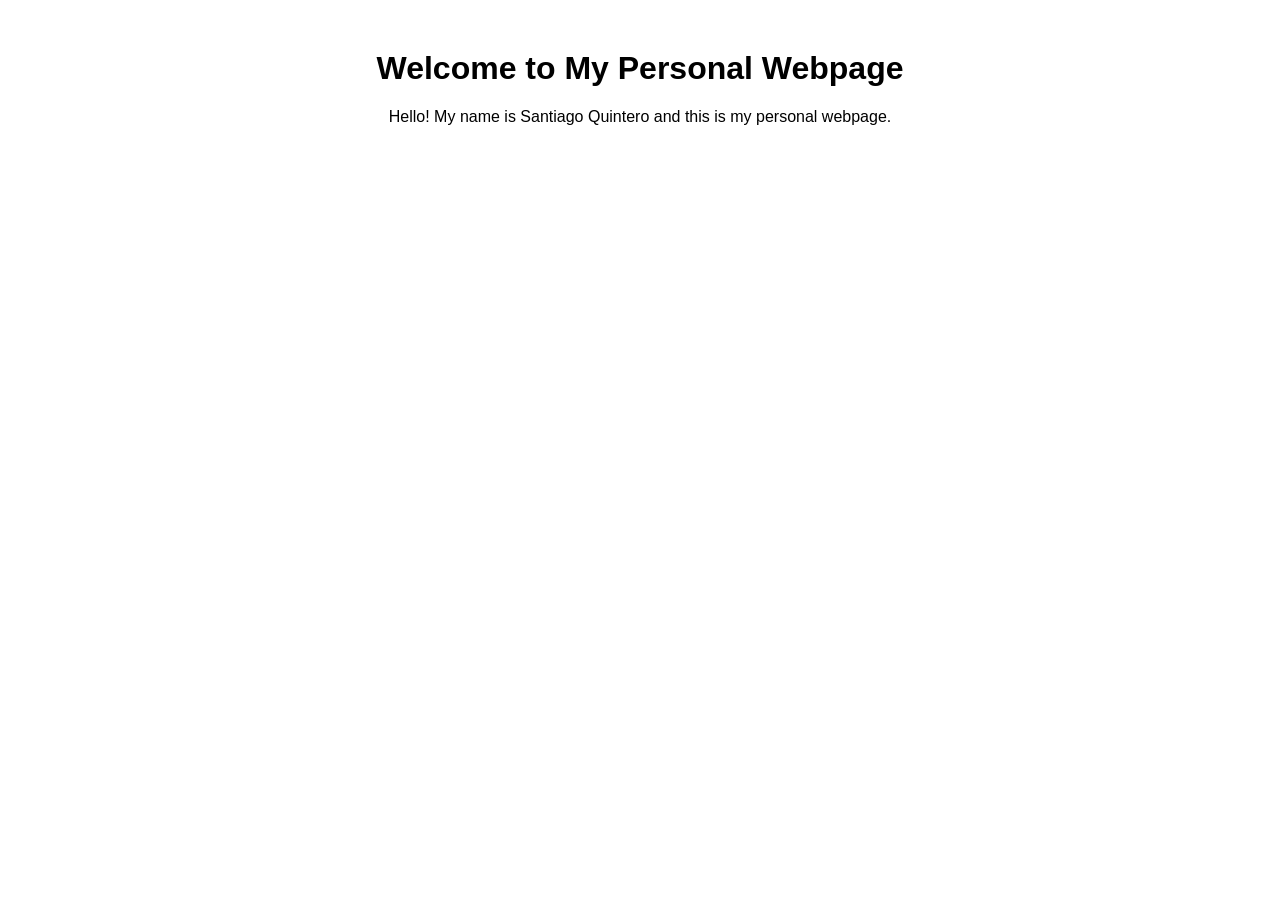
==== index.html @ b8241718 "Create index.html" ====
<!DOCTYPE html>
<html lang="en">
<head>
    <meta charset="UTF-8">
    <meta name="viewport" content="width=device-width, initial-scale=1.0">
    <title>My Personal Webpage</title>
    <style>
        body { font-family: Arial, sans-serif; text-align: center; margin-top: 50px; }
    </style>
</head>
<body>
    <h1>Welcome to My Personal Webpage</h1>
    <p>Hello! My name is Santiago Quintero and this is my personal webpage.</p>
</body>
</html>
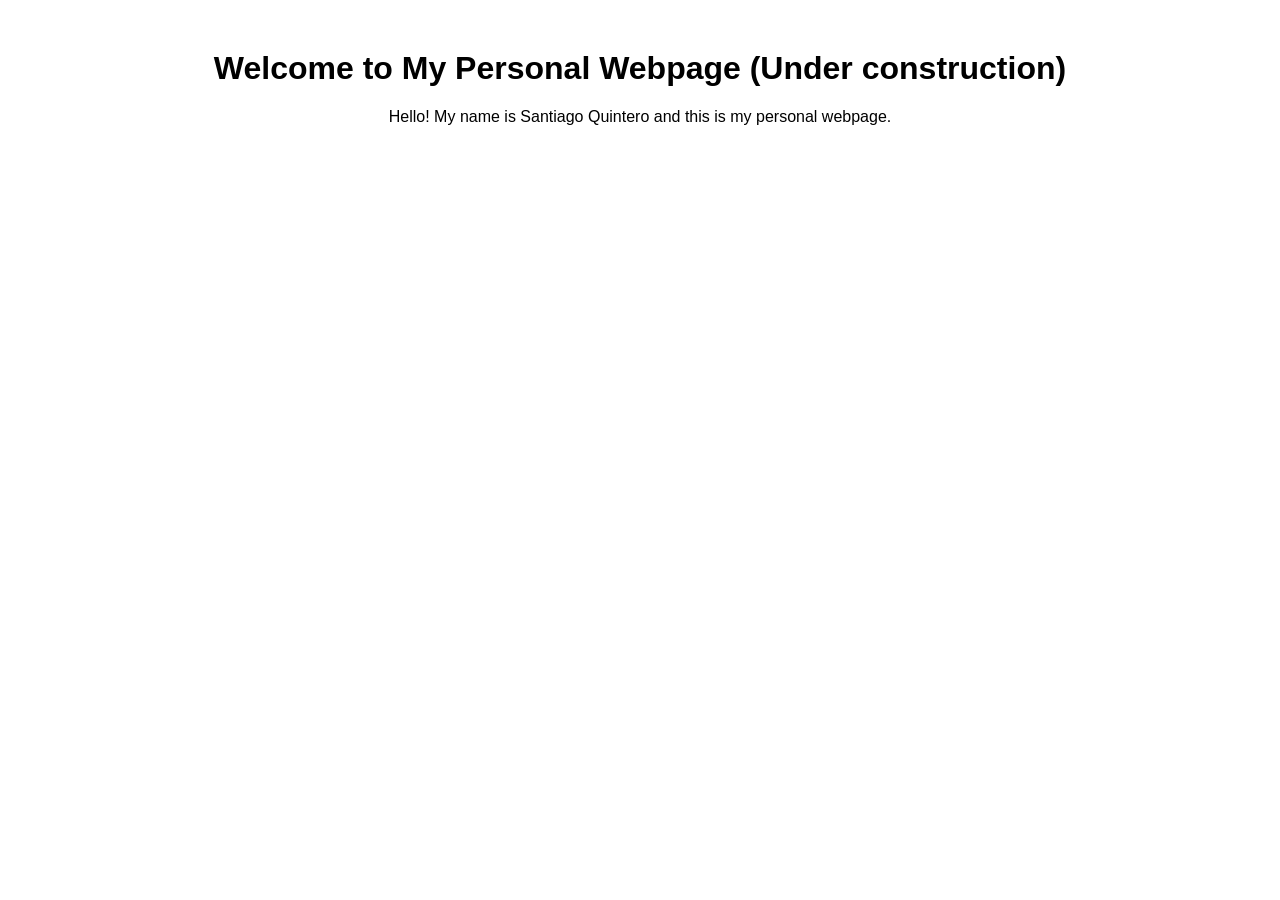
==== commit 05211593: "Update index.html" ====
--- a/index.html
+++ b/index.html
@@ -9,7 +9,7 @@
     </style>
 </head>
 <body>
-    <h1>Welcome to My Personal Webpage</h1>
+    <h1>Welcome to My Personal Webpage (Under construction)</h1>
     <p>Hello! My name is Santiago Quintero and this is my personal webpage.</p>
 </body>
-</html>+</html>
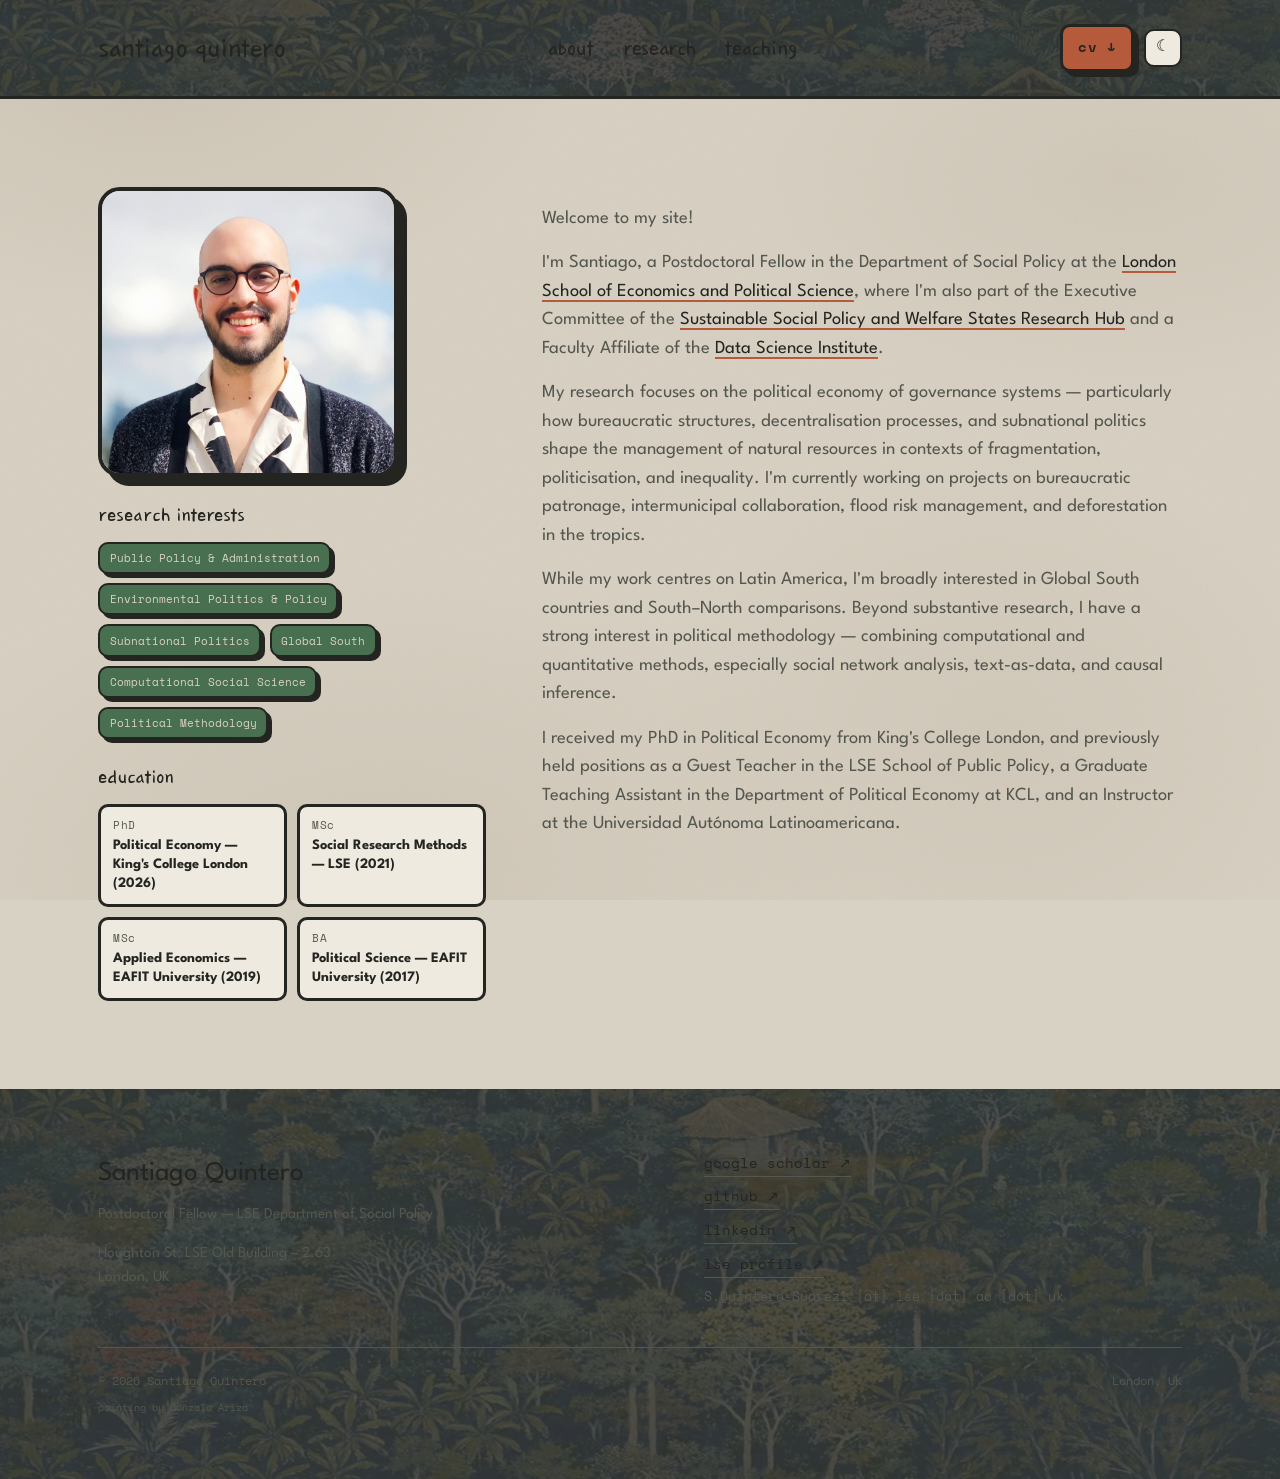
==== commit 987f5bbf: "Launch new academic site: tropical brutalism redesign Replaces the old WordPress layout with a stati" ====
--- a/index.html
+++ b/index.html
@@ -1,15 +1,153 @@
-<!DOCTYPE html>
+<!doctype html>
 <html lang="en">
 <head>
-    <meta charset="UTF-8">
-    <meta name="viewport" content="width=device-width, initial-scale=1.0">
-    <title>My Personal Webpage</title>
-    <style>
-        body { font-family: Arial, sans-serif; text-align: center; margin-top: 50px; }
-    </style>
+<meta charset="utf-8">
+<meta name="viewport" content="width=device-width, initial-scale=1">
+<title>Santiago Quintero — Political Economy Researcher</title>
+<meta name="description" content="Santiago Quintero is a Postdoctoral Fellow at the LSE Department of Social Policy studying the political economy of bureaucracy, environmental governance, and the state in the Global South.">
+<link rel="canonical" href="https://squinterosuarez.com/">
+<link rel="icon" href="data:image/svg+xml,%3Csvg xmlns='http://www.w3.org/2000/svg' viewBox='0 0 100 100'%3E%3Ctext y='.9em' font-size='90'%3E%F0%9F%8C%B4%3C/text%3E%3C/svg%3E">
+<meta name="theme-color" content="#173D2D">
+<meta property="og:type" content="profile">
+<meta property="og:title" content="Santiago Quintero — Political Economy Researcher">
+<meta property="og:description" content="Postdoctoral Fellow, LSE Department of Social Policy. Bureaucracy, environmental governance, and the state in the Global South.">
+<meta property="og:image" content="https://squinterosuarez.com/assets/img/photo.jpg">
+<meta property="og:url" content="https://squinterosuarez.com/">
+<link rel="stylesheet" href="assets/css/style.css">
+<script type="application/ld+json">
+{
+  "@context": "https://schema.org",
+  "@type": "Person",
+  "name": "Santiago Quintero",
+  "jobTitle": "Postdoctoral Fellow",
+  "affiliation": { "@type": "CollegeOrUniversity", "name": "London School of Economics and Political Science" },
+  "alumniOf": [
+    { "@type": "CollegeOrUniversity", "name": "King's College London" },
+    { "@type": "CollegeOrUniversity", "name": "London School of Economics and Political Science" },
+    { "@type": "CollegeOrUniversity", "name": "EAFIT University" }
+  ],
+  "url": "https://squinterosuarez.com",
+  "email": "mailto:S.Quintero-Suarez1@lse.ac.uk",
+  "sameAs": [
+    "https://scholar.google.com/citations?user=ezoCQiQAAAAJ",
+    "https://github.com/squinterosuarez",
+    "https://www.linkedin.com/in/s-quintero/",
+    "https://www.lse.ac.uk/people/santiago-quintero"
+  ]
+}
+</script>
 </head>
 <body>
-    <h1>Welcome to My Personal Webpage (Under construction)</h1>
-    <p>Hello! My name is Santiago Quintero and this is my personal webpage.</p>
+<a class="skip-link" href="#main">Skip to content</a>
+
+<header class="site-header">
+  <div class="wrap">
+    <a class="brand" href="index.html">
+      <span class="brand__name">santiago quintero</span>
+    </a>
+    <nav class="nav-desktop" aria-label="Primary">
+      <a href="index.html">about</a>
+      <a href="research.html">research</a>
+      <a href="teaching.html">teaching</a>
+    </nav>
+    <div class="nav-actions">
+      <a class="btn btn--terracotta" href="files/cv.pdf" target="_blank" rel="noopener">cv ↓</a>
+      <button class="theme-toggle" data-theme-toggle type="button" aria-label="Toggle dark mode">☾</button>
+      <button class="nav-burger" data-nav-burger type="button" aria-expanded="false" aria-controls="mobile-nav" aria-label="Open menu">
+        <span></span>
+      </button>
+    </div>
+  </div>
+  <nav class="nav-mobile" id="mobile-nav" data-nav-mobile aria-label="Mobile">
+    <ul>
+      <li><a href="index.html">about</a></li>
+      <li><a href="research.html">research</a></li>
+      <li><a href="teaching.html">teaching</a></li>
+      <li><a href="files/cv.pdf" target="_blank" rel="noopener">cv (pdf)</a></li>
+    </ul>
+  </nav>
+</header>
+
+<main id="main">
+
+  <section class="opening plate">
+    <div class="wrap">
+      <div>
+        <div class="opening__photo">
+          <img src="assets/img/photo.jpg" alt="Portrait of Santiago Quintero" width="600" height="560">
+        </div>
+
+        <div class="interests">
+          <h2 class="interests__title index-title">research interests</h2>
+          <div class="link-row">
+            <span class="link-box link-box--sage">Public Policy &amp; Administration</span>
+            <span class="link-box link-box--sage">Environmental Politics &amp; Policy</span>
+            <span class="link-box link-box--sage">Subnational Politics</span>
+            <span class="link-box link-box--sage">Global South</span>
+            <span class="link-box link-box--sage">Computational Social Science</span>
+            <span class="link-box link-box--sage">Political Methodology</span>
+          </div>
+        </div>
+
+        <div class="education">
+          <h2 class="interests__title index-title">education</h2>
+          <dl class="edu-grid edu-grid--compact">
+            <div class="fact">
+              <dt>PhD</dt>
+              <dd>Political Economy — King's College London (2026)</dd>
+            </div>
+            <div class="fact">
+              <dt>MSc</dt>
+              <dd>Social Research Methods — LSE (2021)</dd>
+            </div>
+            <div class="fact">
+              <dt>MSc</dt>
+              <dd>Applied Economics — EAFIT University (2019)</dd>
+            </div>
+            <div class="fact">
+              <dt>BA</dt>
+              <dd>Political Science — EAFIT University (2017)</dd>
+            </div>
+          </dl>
+        </div>
+      </div>
+
+      <div class="opening__copy">
+        <p class="opening__welcome">Welcome to my site!</p>
+        <p>I'm Santiago, a Postdoctoral Fellow in the Department of Social Policy at the <a href="https://www.lse.ac.uk/people/santiago-quintero" target="_blank" rel="noopener">London School of Economics and Political Science</a>, where I'm also part of the Executive Committee of the <a href="https://www.lse.ac.uk/social-policy/research/research-clusters/sustainable-social-policy" target="_blank" rel="noopener">Sustainable Social Policy and Welfare States Research Hub</a> and a Faculty Affiliate of the <a href="https://www.lse.ac.uk/DSI" target="_blank" rel="noopener">Data Science Institute</a>.</p>
+        <p>My research focuses on the political economy of governance systems — particularly how bureaucratic structures, decentralisation processes, and subnational politics shape the management of natural resources in contexts of fragmentation, politicisation, and inequality. I'm currently working on projects on bureaucratic patronage, intermunicipal collaboration, flood risk management, and deforestation in the tropics.</p>
+        <p>While my work centres on Latin America, I'm broadly interested in Global South countries and South–North comparisons. Beyond substantive research, I have a strong interest in political methodology — combining computational and quantitative methods, especially social network analysis, text-as-data, and causal inference.</p>
+        <p>I received my PhD in Political Economy from King's College London, and previously held positions as a Guest Teacher in the LSE School of Public Policy, a Graduate Teaching Assistant in the Department of Political Economy at KCL, and an Instructor at the Universidad Autónoma Latinoamericana.</p>
+      </div>
+    </div>
+  </section>
+
+</main>
+
+<footer class="site-footer">
+  <div class="wrap">
+    <div class="footer-grid">
+      <div>
+        <p class="footer-title">Santiago Quintero</p>
+        <p class="footer-role">Postdoctoral Fellow — LSE Department of Social Policy</p>
+        <p class="footer-addr">Houghton St, LSE Old Building – 2.63<br>London, UK</p>
+      </div>
+      <div class="footer-links">
+        <a href="https://scholar.google.com/citations?user=ezoCQiQAAAAJ" target="_blank" rel="noopener">google scholar ↗</a>
+        <a href="https://github.com/squinterosuarez" target="_blank" rel="noopener">github ↗</a>
+        <a href="https://www.linkedin.com/in/s-quintero/" target="_blank" rel="noopener">linkedin ↗</a>
+        <a href="https://www.lse.ac.uk/people/santiago-quintero" target="_blank" rel="noopener">lse profile ↗</a>
+        <p class="footer-email">S.Quintero-Suarez1 [at] lse [dot] ac [dot] uk</p>
+      </div>
+    </div>
+    <div class="footer-bottom">
+      <span>© 2026 Santiago Quintero</span>
+      <span>London, UK</span>
+    </div>
+    <p class="footer-credit">painting by Gonzalo Ariza</p>
+  </div>
+</footer>
+
+<script src="assets/js/main.js"></script>
 </body>
 </html>
--- a/assets/css/style.css
+++ b/assets/css/style.css
@@ -0,0 +1,602 @@
+/* =========================================================
+   SANTIAGO QUINTERO — academic site
+   Tropical brutalism: raw concrete + hard shadow,
+   deep jungle / sage / terracotta on paper or charcoal.
+   ========================================================= */
+
+/* ---------- fonts (self-hosted, latin subset) ---------- */
+@font-face {
+  font-family: "League Spartan";
+  font-style: normal;
+  font-weight: 100 900;
+  font-display: swap;
+  src: url("../fonts/league-spartan-variable.woff2") format("woff2");
+}
+@font-face {
+  font-family: "Space Mono";
+  font-style: normal;
+  font-weight: 400;
+  font-display: swap;
+  src: url("../fonts/space-mono-400.woff2") format("woff2");
+}
+@font-face {
+  font-family: "Space Mono";
+  font-style: normal;
+  font-weight: 700;
+  font-display: swap;
+  src: url("../fonts/space-mono-700.woff2") format("woff2");
+}
+/* Wandohope — free municipal typeface (Wando County, KR), licensed for
+   commercial/web use. Used only for the wordmark, nav index, and section
+   titles. */
+@font-face {
+  font-family: "Wandohope";
+  font-style: normal;
+  font-weight: 400;
+  font-display: swap;
+  src: url("../fonts/wandohope-regular.woff") format("woff");
+}
+@font-face {
+  font-family: "Wandohope";
+  font-style: normal;
+  font-weight: 700;
+  font-display: swap;
+  src: url("../fonts/wandohope-bold.woff") format("woff");
+}
+/* ---------- reset ---------- */
+*, *::before, *::after { box-sizing: border-box; }
+* { margin: 0; }
+html { -webkit-text-size-adjust: 100%; text-size-adjust: 100%; }
+img, svg { display: block; max-width: 100%; }
+a { color: inherit; text-decoration: none; }
+button { font: inherit; color: inherit; background: none; border: none; cursor: pointer; }
+ul, ol { list-style: none; padding: 0; }
+input, textarea, button { font-family: inherit; }
+
+/* ---------- tokens : light (default) ---------- */
+:root {
+  --paper: #D8D2C4;
+  --paper-dim: #cfc8b7;
+  --ink: #242521;
+  --ink-soft: #55574f;
+  --stone: #72756D;
+  --card: #eeeae0;
+  --deep-green: #173D2D;
+  --sage: #496F51;
+  --terracotta: #B65A3C;
+  --on-deep-green: #D8D2C4;
+  --on-sage: #D8D2C4;
+  --on-terracotta: #242521;
+  --on-stone: #242521;
+  --line: var(--ink);
+  --shadow-c: var(--ink);
+  --focus: #2f6fb0;
+
+  --bw: 3px;
+  --bw-lg: 4px;
+  --shadow-off: 7px;
+  --radius: 10px;
+  --radius-sm: 6px;
+
+  --font-index: "Wandohope", "League Spartan", sans-serif;
+  --font-body: "League Spartan", "Helvetica Neue", Arial, sans-serif;
+  --font-mono: "Space Mono", ui-monospace, "Courier New", monospace;
+
+  color-scheme: light;
+}
+
+@media (prefers-color-scheme: dark) {
+  :root:not([data-theme="light"]) {
+    --paper: #242521;
+    --paper-dim: #2d2e28;
+    --ink: #D8D2C4;
+    --ink-soft: #b9b3a2;
+    --stone: #9a9c92;
+    --card: #2b2c26;
+    --on-deep-green: #D8D2C4;
+    --on-sage: #1a1b17;
+    --on-terracotta: #242521;
+    --on-stone: #242521;
+    --line: var(--ink);
+    --shadow-c: #000000;
+    color-scheme: dark;
+  }
+}
+
+:root[data-theme="dark"] {
+  --paper: #242521;
+  --paper-dim: #2d2e28;
+  --ink: #D8D2C4;
+  --ink-soft: #b9b3a2;
+  --stone: #9a9c92;
+  --card: #2b2c26;
+  --on-deep-green: #D8D2C4;
+  --on-sage: #1a1b17;
+  --on-terracotta: #242521;
+  --on-stone: #242521;
+  --line: var(--ink);
+  --shadow-c: #000000;
+  color-scheme: dark;
+}
+
+/* ---------- base ---------- */
+html { scroll-behavior: smooth; }
+@media (prefers-reduced-motion: reduce) {
+  html { scroll-behavior: auto; }
+  *, *::before, *::after { animation-duration: 0.01ms !important; transition-duration: 0.01ms !important; }
+}
+
+body {
+  background-color: var(--paper);
+  color: var(--ink);
+  font-family: var(--font-body);
+  font-size: 1.0625rem;
+  line-height: 1.55;
+  background-attachment: fixed, fixed, fixed, fixed, fixed;
+  background-repeat: no-repeat, no-repeat, no-repeat, no-repeat, repeat;
+  background-size: cover, cover, cover, cover, 260px 260px;
+  background-image:
+    radial-gradient(ellipse 55% 45% at 12% 8%, rgba(157,139,118,0.17), transparent 60%),
+    radial-gradient(ellipse 50% 40% at 88% 20%, rgba(157,139,118,0.13), transparent 60%),
+    radial-gradient(ellipse 60% 50% at 30% 96%, rgba(157,139,118,0.15), transparent 65%),
+    radial-gradient(ellipse 45% 55% at 78% 82%, rgba(157,139,118,0.12), transparent 60%),
+    url("data:image/svg+xml,%3Csvg xmlns='http://www.w3.org/2000/svg' width='260' height='260'%3E%3Cfilter id='n'%3E%3CfeTurbulence type='fractalNoise' baseFrequency='0.55' numOctaves='2' stitchTiles='stitch' result='t'/%3E%3CfeColorMatrix in='t' type='saturate' values='0' result='g'/%3E%3CfeColorMatrix in='g' type='matrix' values='0 0 0 0 0.616  0 0 0 0 0.545  0 0 0 0 0.463  0.42 0 0 0 0'/%3E%3C/filter%3E%3Crect width='100%25' height='100%25' filter='url(%23n)'/%3E%3C/svg%3E");
+}
+
+.wrap {
+  max-width: 1180px;
+  margin-inline: auto;
+  padding-inline: clamp(1.25rem, 4vw, 3rem);
+}
+
+h1, h2, h3, h4 { text-wrap: balance; }
+
+p { max-width: 68ch; }
+p + p { margin-top: 1em; }
+
+::selection { background: var(--terracotta); color: var(--on-terracotta); }
+
+:focus-visible {
+  outline: 3px solid var(--focus);
+  outline-offset: 2px;
+}
+
+/* section / index titles: Wandohope, no forced caps */
+.index-title {
+  font-family: var(--font-index);
+  font-weight: 400;
+  letter-spacing: 0;
+  text-transform: none;
+}
+
+/* ---------- utility ---------- */
+.btn {
+  display: inline-flex;
+  align-items: center;
+  gap: 0.55em;
+  font-family: var(--font-mono);
+  font-weight: 700;
+  font-size: 0.85rem;
+  letter-spacing: 0.03em;
+  padding: 0.75em 1.1em;
+  background: var(--card);
+  border: var(--bw) solid var(--line);
+  border-radius: var(--radius);
+  box-shadow: 5px 5px 0 0 var(--shadow-c);
+  transition: transform 0.12s ease, box-shadow 0.12s ease;
+  white-space: nowrap;
+}
+.btn:hover { transform: translate(-2px, -2px); box-shadow: 7px 7px 0 0 var(--shadow-c); }
+.btn:active { transform: translate(0, 0); box-shadow: 2px 2px 0 0 var(--shadow-c); }
+.btn--terracotta { background: var(--terracotta); color: var(--on-terracotta); }
+.btn--sage { background: var(--sage); color: var(--on-sage); }
+.btn--ghost { background: transparent; }
+
+/* small lowercase link-box, used under the photo */
+.link-row { display: flex; flex-wrap: wrap; gap: 0.55rem; }
+.link-box {
+  display: inline-flex;
+  align-items: center;
+  font-family: var(--font-mono);
+  font-size: 0.7rem;
+  padding: 0.5em 0.85em;
+  border: 2px solid var(--line);
+  border-radius: var(--radius);
+  background: var(--card);
+  transition: transform 0.12s ease, box-shadow 0.12s ease;
+  box-shadow: 4px 4px 0 0 var(--shadow-c);
+}
+.link-box:hover { transform: translate(-2px, -2px); box-shadow: 6px 6px 0 0 var(--shadow-c); }
+
+/* ---------- site header ---------- */
+.site-header {
+  position: sticky;
+  top: 0;
+  z-index: 50;
+  border-bottom: var(--bw) solid var(--line);
+  background-image:
+    linear-gradient(var(--header-scrim, rgba(216,210,196,0.82)), var(--header-scrim, rgba(216,210,196,0.82))),
+    url("../img/ariza-nav.png");
+  background-size: cover, cover;
+  background-position: center, center 60%;
+  background-repeat: no-repeat, no-repeat;
+}
+:root:not([data-theme="light"]) .site-header { --header-scrim: rgba(36,37,33,0.78); }
+:root[data-theme="dark"] .site-header { --header-scrim: rgba(36,37,33,0.78); }
+
+.site-header .wrap {
+  position: relative;
+  display: flex;
+  align-items: center;
+  justify-content: space-between;
+  height: 6rem;
+  gap: 1rem;
+}
+.brand {
+  display: flex;
+  align-items: center;
+  gap: 0.6rem;
+  font-family: var(--font-index);
+  font-size: 1.65rem;
+}
+.brand__name { display: none; }
+@media (min-width: 640px) { .brand__name { display: inline; } }
+
+.nav-desktop {
+  display: none;
+  align-items: center;
+  gap: 1.8rem;
+  font-family: var(--font-index);
+  font-size: 1.25rem;
+}
+@media (min-width: 860px) { .nav-desktop { display: flex; } }
+.nav-desktop a {
+  padding-block: 0.3rem;
+  border-bottom: 2px solid transparent;
+}
+.nav-desktop a:hover,
+.nav-desktop a[aria-current="page"] { border-color: var(--terracotta); }
+
+.nav-actions { display: flex; align-items: center; gap: 0.6rem; }
+
+.theme-toggle {
+  width: 2.4rem;
+  height: 2.4rem;
+  display: grid;
+  place-items: center;
+  border: 2px solid var(--line);
+  border-radius: var(--radius);
+  background: var(--card);
+  font-size: 1rem;
+}
+
+.nav-burger {
+  display: grid;
+  place-items: center;
+  width: 2.4rem;
+  height: 2.4rem;
+  border: 2px solid var(--line);
+  border-radius: var(--radius);
+  background: var(--card);
+}
+@media (min-width: 860px) { .nav-burger { display: none; } }
+.nav-burger span { display: block; width: 1.1rem; height: 2px; background: var(--ink); position: relative; }
+.nav-burger span::before, .nav-burger span::after {
+  content: ""; position: absolute; left: 0; width: 1.1rem; height: 2px; background: var(--ink);
+}
+.nav-burger span::before { top: -6px; }
+.nav-burger span::after { top: 6px; }
+
+.nav-mobile {
+  display: none;
+  border-bottom: var(--bw) solid var(--line);
+  background: var(--paper-dim);
+}
+.nav-mobile.is-open { display: block; }
+.nav-mobile ul { display: flex; flex-direction: column; }
+.nav-mobile a {
+  display: block;
+  padding: 1rem clamp(1.25rem, 4vw, 3rem);
+  font-family: var(--font-index);
+  font-size: 1.1rem;
+  border-top: 1px solid var(--ink-soft);
+}
+@media (min-width: 860px) { .nav-mobile { display: none !important; } }
+
+/* ---------- plates (page sections) ---------- */
+.plate {
+  padding-block: clamp(3rem, 7vw, 5.5rem);
+  border-bottom: var(--bw) solid var(--line);
+}
+.plate:last-of-type { border-bottom: none; }
+.plate--dim { background: var(--paper-dim); }
+
+.plate__title {
+  font-family: var(--font-index);
+  font-size: clamp(2rem, 5vw, 3.2rem);
+  line-height: 1;
+}
+
+/* ---------- opening section: photo + welcome/bio ---------- */
+.opening .wrap {
+  display: grid;
+  gap: clamp(2rem, 5vw, 3.5rem);
+  grid-template-columns: 1fr;
+  align-items: start;
+}
+@media (min-width: 900px) {
+  .opening .wrap { grid-template-columns: 0.85fr 1.4fr; }
+}
+
+.opening__photo {
+  width: clamp(220px, 34vw, 300px);
+}
+.opening__photo img {
+  display: block;
+  width: 100%;
+  height: clamp(220px, 30vw, 290px);
+  object-fit: cover;
+  border: var(--bw-lg) solid var(--line);
+  border-radius: 22px;
+  box-shadow: 9px 9px 0 0 var(--shadow-c);
+  background: var(--card);
+}
+
+.opening__welcome {
+  color: var(--ink-soft);
+  margin-top: 1.1rem;
+}
+.opening__copy p { color: var(--ink-soft); margin-top: 1rem; max-width: 62ch; font-size: 1.15rem; }
+.opening__copy p:first-of-type { margin-top: 1.1rem; }
+.opening__copy p a { color: var(--ink); border-bottom: 2px solid var(--terracotta); }
+
+.interests { margin-top: 1.5rem; }
+.education { margin-top: 1.5rem; }
+.interests__title {
+  font-size: 1.15rem;
+  margin-bottom: 0.75rem;
+}
+.link-box--sage { background: var(--sage); color: var(--on-sage); }
+
+.edu-grid {
+  margin-top: 1.5rem;
+  display: grid;
+  gap: 0.9rem;
+  grid-template-columns: repeat(auto-fit, minmax(220px, 1fr));
+}
+.edu-grid--compact {
+  grid-template-columns: repeat(2, 1fr);
+  gap: 0.6rem;
+}
+.education .edu-grid--compact { margin-top: 0; }
+.fact {
+  padding: 1rem 1.1rem;
+  border: var(--bw) solid var(--line);
+  border-radius: var(--radius);
+  background: var(--card);
+}
+.edu-grid--compact .fact { padding: 0.65rem 0.75rem; }
+.fact dt {
+  font-family: var(--font-mono);
+  font-size: 0.7rem;
+  letter-spacing: 0.06em;
+  color: var(--ink-soft);
+}
+.edu-grid--compact .fact dt { font-size: 0.68rem; }
+.fact dd { margin-top: 0.3rem; font-weight: 700; }
+.edu-grid--compact .fact dd { margin-top: 0.2rem; font-size: 0.9rem; line-height: 1.3; }
+
+/* ---------- site footer ----------
+   Scrim + text mirror the nav banner's per-theme treatment exactly:
+   light theme = clear paper wash + dark letters, dark theme = dark
+   wash + light letters. Colors come from --ink/--ink-soft (which
+   already flip per theme) rather than --paper, so they never invert
+   against the scrim by accident. */
+.site-footer {
+  position: relative;
+  color: var(--ink);
+  padding-block: clamp(2.5rem, 5vw, 4rem);
+  background-image:
+    linear-gradient(var(--footer-scrim, rgba(216,210,196,0.82)), var(--footer-scrim, rgba(216,210,196,0.82))),
+    url("../img/ariza-footer.png");
+  background-size: cover, cover;
+  background-position: center, center 40%;
+  background-repeat: no-repeat, no-repeat;
+}
+:root:not([data-theme="light"]) .site-footer { --footer-scrim: rgba(36,37,33,0.78); }
+:root[data-theme="dark"] .site-footer { --footer-scrim: rgba(36,37,33,0.78); }
+.site-footer a:hover { color: var(--ink-soft); text-decoration: underline; }
+.footer-grid {
+  display: grid;
+  gap: 2rem;
+  grid-template-columns: 1fr;
+}
+@media (min-width: 760px) { .footer-grid { grid-template-columns: 1.2fr 1fr; } }
+.footer-title { font-size: 1.7rem; }
+.footer-role { font-size: 0.95rem; color: var(--ink-soft); margin-top: 0.5rem; }
+.footer-addr { margin-top: 1rem; color: var(--ink-soft); font-size: 0.95rem; }
+.footer-links { display: flex; flex-direction: column; gap: 0.6rem; font-family: var(--font-mono); font-size: 0.85rem; color: var(--ink); }
+.footer-links a { border-bottom: 1px solid var(--ink-soft); padding-bottom: 2px; width: fit-content; }
+.footer-email { font-family: var(--font-mono); font-size: 0.8rem; color: var(--ink-soft); }
+.footer-bottom {
+  margin-top: 2.5rem;
+  padding-top: 1.5rem;
+  border-top: 1px solid var(--ink-soft);
+  display: flex;
+  flex-wrap: wrap;
+  gap: 0.75rem 1.5rem;
+  justify-content: space-between;
+  font-family: var(--font-mono);
+  font-size: 0.75rem;
+  color: var(--ink-soft);
+}
+.footer-credit {
+  margin-top: 0.5rem;
+  font-family: var(--font-mono);
+  font-size: 0.65rem;
+  color: var(--ink-soft);
+}
+
+/* ---------- page header (sub pages) ---------- */
+.page-header {
+  padding-block: clamp(2.5rem, 6vw, 3.5rem);
+  border-bottom: var(--bw) solid var(--line);
+  background: var(--paper-dim);
+}
+.page-header__title {
+  font-family: var(--font-index);
+  font-size: clamp(2.25rem, 6vw, 3.6rem);
+  line-height: 1;
+}
+.page-header__back {
+  display: inline-flex;
+  align-items: center;
+  gap: 0.4em;
+  font-family: var(--font-mono);
+  font-size: 0.8rem;
+  margin-bottom: 1.25rem;
+  border-bottom: 2px solid var(--terracotta);
+  padding-bottom: 2px;
+}
+
+.content-plate { padding-block: clamp(2.5rem, 6vw, 3.5rem); }
+
+/* ---------- filter chips ---------- */
+.filter-row {
+  display: flex;
+  flex-wrap: wrap;
+  gap: 0.6rem;
+  margin-bottom: 2rem;
+}
+.filter-chip {
+  font-family: var(--font-mono);
+  font-size: 0.8rem;
+  padding: 0.55em 0.9em;
+  border: 2px solid var(--line);
+  border-radius: var(--radius);
+  background: var(--card);
+}
+.filter-chip[aria-pressed="true"] { background: var(--ink); color: var(--paper); }
+
+/* ---------- group headers ---------- */
+.group-header {
+  display: flex;
+  align-items: baseline;
+  gap: 0.75rem;
+  margin-block: 2.5rem 1.25rem;
+  padding-bottom: 0.6rem;
+  border-bottom: var(--bw) solid var(--line);
+}
+.group-header:first-child { margin-top: 0; }
+.group-header__title {
+  font-family: var(--font-index);
+  font-size: clamp(1.3rem, 2.6vw, 1.7rem);
+}
+.group-header__meta {
+  font-family: var(--font-mono);
+  font-size: 0.78rem;
+  color: var(--ink-soft);
+  margin-left: auto;
+  text-align: right;
+}
+
+/* ---------- publication card ---------- */
+.pub-list { display: grid; gap: 1.1rem; }
+.pub-card {
+  border: var(--bw) solid var(--line);
+  border-radius: var(--radius);
+  background: var(--card);
+  overflow: hidden;
+}
+.pub-card__head {
+  width: 100%;
+  text-align: left;
+  padding: 1.25rem 1.35rem;
+  display: grid;
+  grid-template-columns: 1fr auto;
+  gap: 1rem 1.25rem;
+  align-items: start;
+}
+.pub-card__tags { display: flex; gap: 0.5rem; flex-wrap: wrap; margin-bottom: 0.6rem; }
+.pub-card__title { font-size: 1.15rem; font-weight: 800; line-height: 1.3; }
+.pub-card__meta { font-family: var(--font-mono); font-size: 0.82rem; color: var(--ink-soft); margin-top: 0.5rem; }
+.pub-card__toggle {
+  width: 2.4rem;
+  height: 2.4rem;
+  flex-shrink: 0;
+  border: 2px solid var(--line);
+  border-radius: var(--radius-sm);
+  display: grid;
+  place-items: center;
+  font-family: var(--font-mono);
+  font-size: 1.1rem;
+  transition: transform 0.18s ease, background 0.18s ease;
+}
+.pub-card__head[aria-expanded="true"] .pub-card__toggle {
+  background: var(--terracotta);
+  color: var(--on-terracotta);
+  transform: rotate(45deg);
+}
+.pub-card__body {
+  overflow: hidden;
+  max-height: 0;
+  transition: max-height 0.25s ease;
+  border-top: 0 solid var(--line);
+}
+.pub-card__body.is-open { border-top-width: var(--bw); }
+.pub-card__body-inner { padding: 1.1rem 1.35rem 1.4rem; color: var(--ink-soft); }
+.pub-card__body-inner p { max-width: none; }
+.pub-card__body-inner .btn { margin-top: 1rem; }
+
+.tag-mini {
+  font-family: var(--font-mono);
+  font-size: 0.68rem;
+  font-weight: 700;
+  letter-spacing: 0.03em;
+  padding: 0.3em 0.55em;
+  border: 1.5px solid var(--line);
+  border-radius: var(--radius-sm);
+}
+.tag-mini--review { background: var(--terracotta); color: var(--on-terracotta); }
+.tag-mini--wp { background: var(--sage); color: var(--on-sage); }
+.tag-mini--prog { background: var(--card); color: var(--ink-soft); border-style: dashed; }
+.tag-mini--chapter { background: var(--deep-green); color: var(--on-deep-green); }
+
+/* ---------- teaching: simple list ---------- */
+.teach-list { display: flex; flex-direction: column; }
+.teach-row {
+  display: flex;
+  flex-wrap: wrap;
+  align-items: baseline;
+  justify-content: space-between;
+  gap: 0.4rem 1.5rem;
+  padding-block: 0.85rem;
+  border-bottom: 1px solid var(--ink-soft);
+}
+.teach-row:first-child { border-top: 1px solid var(--ink-soft); }
+.teach-row__title { font-weight: 700; }
+.teach-row__meta {
+  font-family: var(--font-mono);
+  font-size: 0.8rem;
+  color: var(--ink-soft);
+  text-align: right;
+}
+.teach-row__meta a { border-bottom: 1px solid var(--terracotta); }
+
+/* ---------- misc ---------- */
+.visually-hidden {
+  position: absolute; width: 1px; height: 1px; overflow: hidden;
+  clip: rect(0,0,0,0); white-space: nowrap; border: 0; padding: 0; margin: -1px;
+}
+
+.skip-link {
+  position: absolute;
+  left: -999px;
+  top: 0;
+  background: var(--terracotta);
+  color: var(--on-terracotta);
+  padding: 0.75rem 1.25rem;
+  font-family: var(--font-mono);
+  z-index: 100;
+}
+.skip-link:focus { left: 1rem; top: 1rem; }
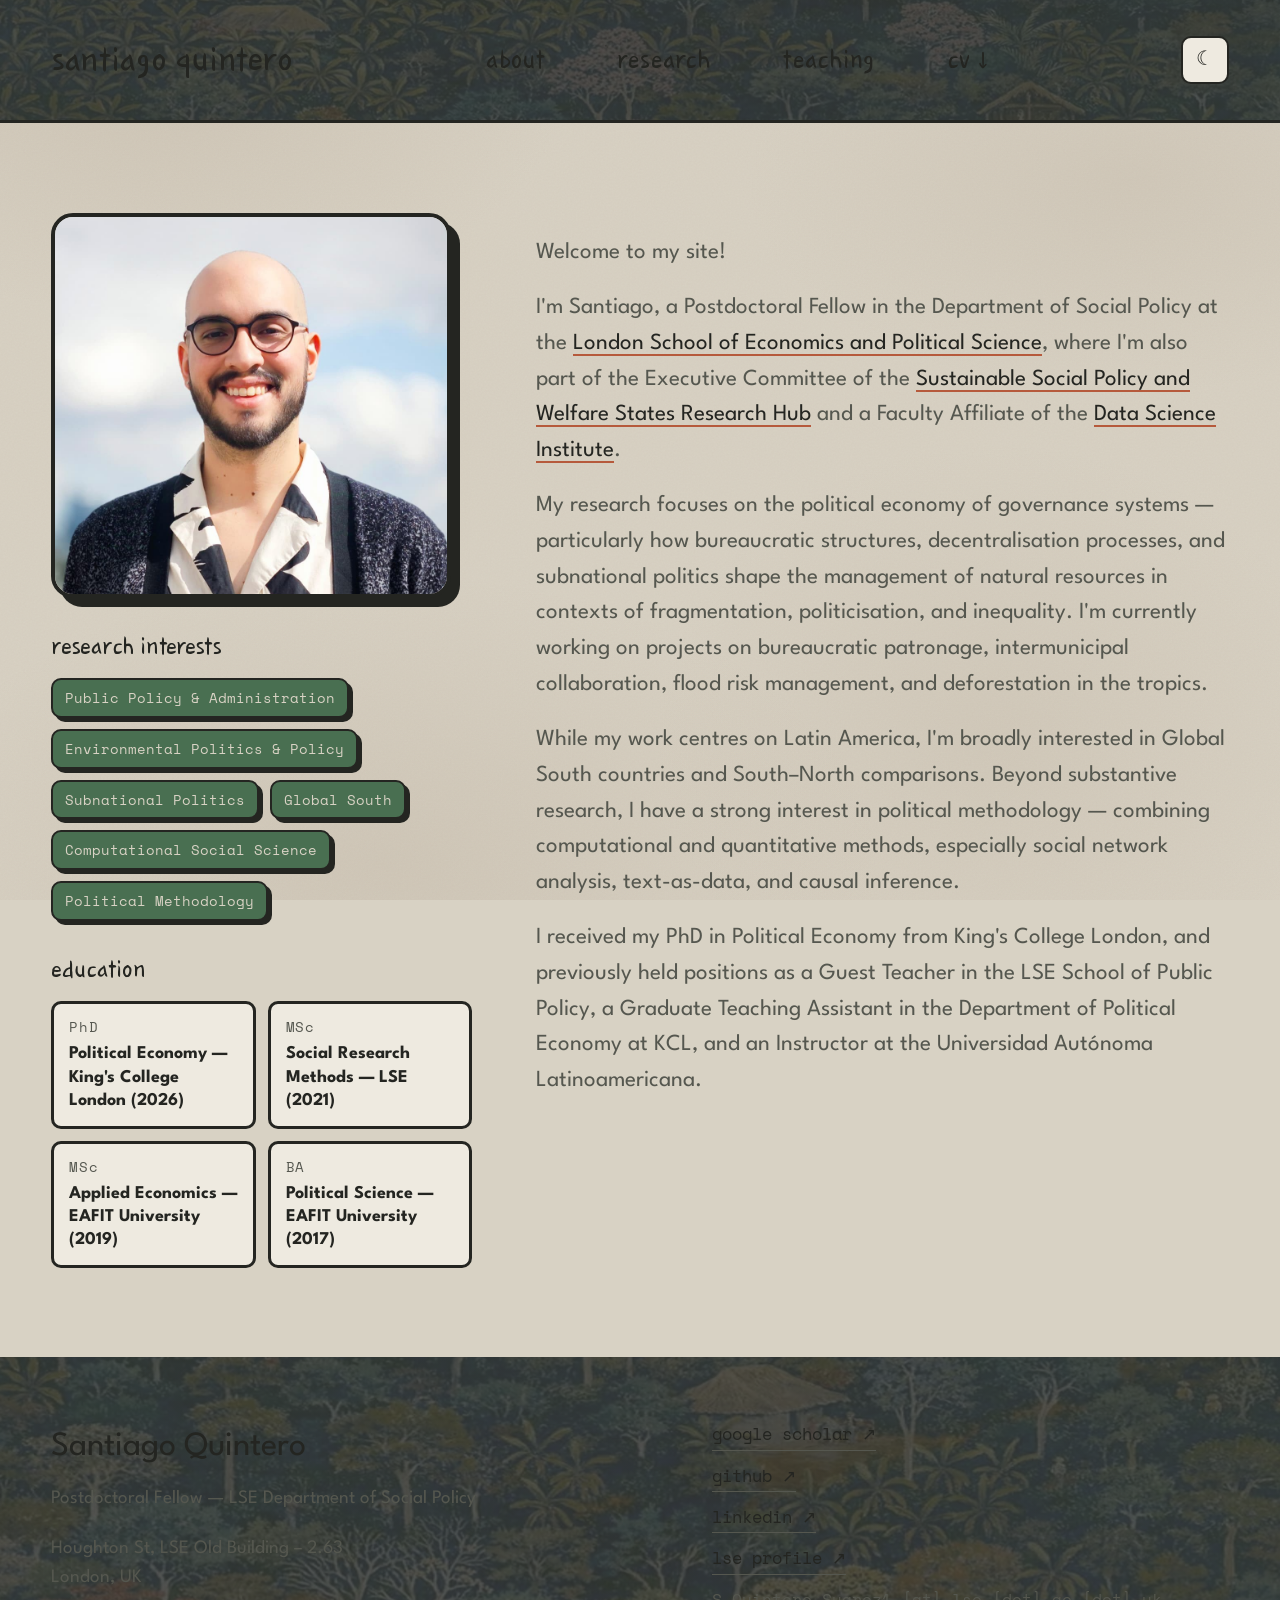
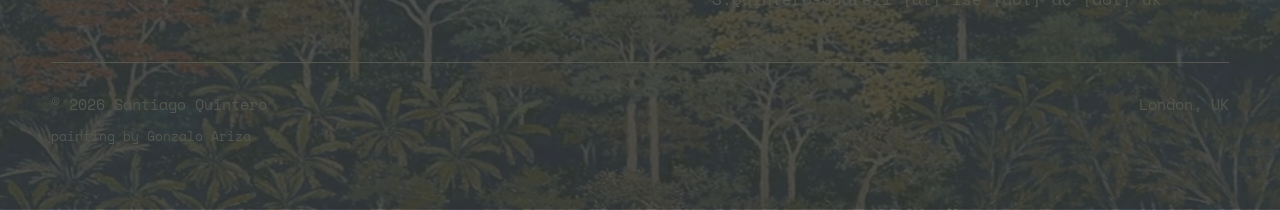
==== commit dd1be7af: "Scale up page sizing, move CV to a nav tab, widen nav spacing Bump root font-size so rem-based type/" ====
--- a/index.html
+++ b/index.html
@@ -49,9 +49,9 @@
       <a href="index.html">about</a>
       <a href="research.html">research</a>
       <a href="teaching.html">teaching</a>
+      <a href="files/cv.pdf" target="_blank" rel="noopener">cv ↓</a>
     </nav>
     <div class="nav-actions">
-      <a class="btn btn--terracotta" href="files/cv.pdf" target="_blank" rel="noopener">cv ↓</a>
       <button class="theme-toggle" data-theme-toggle type="button" aria-label="Toggle dark mode">☾</button>
       <button class="nav-burger" data-nav-burger type="button" aria-expanded="false" aria-controls="mobile-nav" aria-label="Open menu">
         <span></span>
--- a/assets/css/style.css
+++ b/assets/css/style.css
@@ -120,7 +120,7 @@
 }
 
 /* ---------- base ---------- */
-html { scroll-behavior: smooth; }
+html { font-size: 125%; scroll-behavior: smooth; }
 @media (prefers-reduced-motion: reduce) {
   html { scroll-behavior: auto; }
   *, *::before, *::after { animation-duration: 0.01ms !important; transition-duration: 0.01ms !important; }
@@ -144,7 +144,7 @@
 }
 
 .wrap {
-  max-width: 1180px;
+  max-width: 73.75rem;
   margin-inline: auto;
   padding-inline: clamp(1.25rem, 4vw, 3rem);
 }
@@ -245,7 +245,7 @@
 .nav-desktop {
   display: none;
   align-items: center;
-  gap: 1.8rem;
+  gap: 3.6rem;
   font-family: var(--font-index);
   font-size: 1.25rem;
 }
@@ -329,12 +329,12 @@
 }
 
 .opening__photo {
-  width: clamp(220px, 34vw, 300px);
+  width: clamp(14rem, 36vw, 20rem);
 }
 .opening__photo img {
   display: block;
   width: 100%;
-  height: clamp(220px, 30vw, 290px);
+  height: clamp(14rem, 32vw, 19.25rem);
   object-fit: cover;
   border: var(--bw-lg) solid var(--line);
   border-radius: 22px;
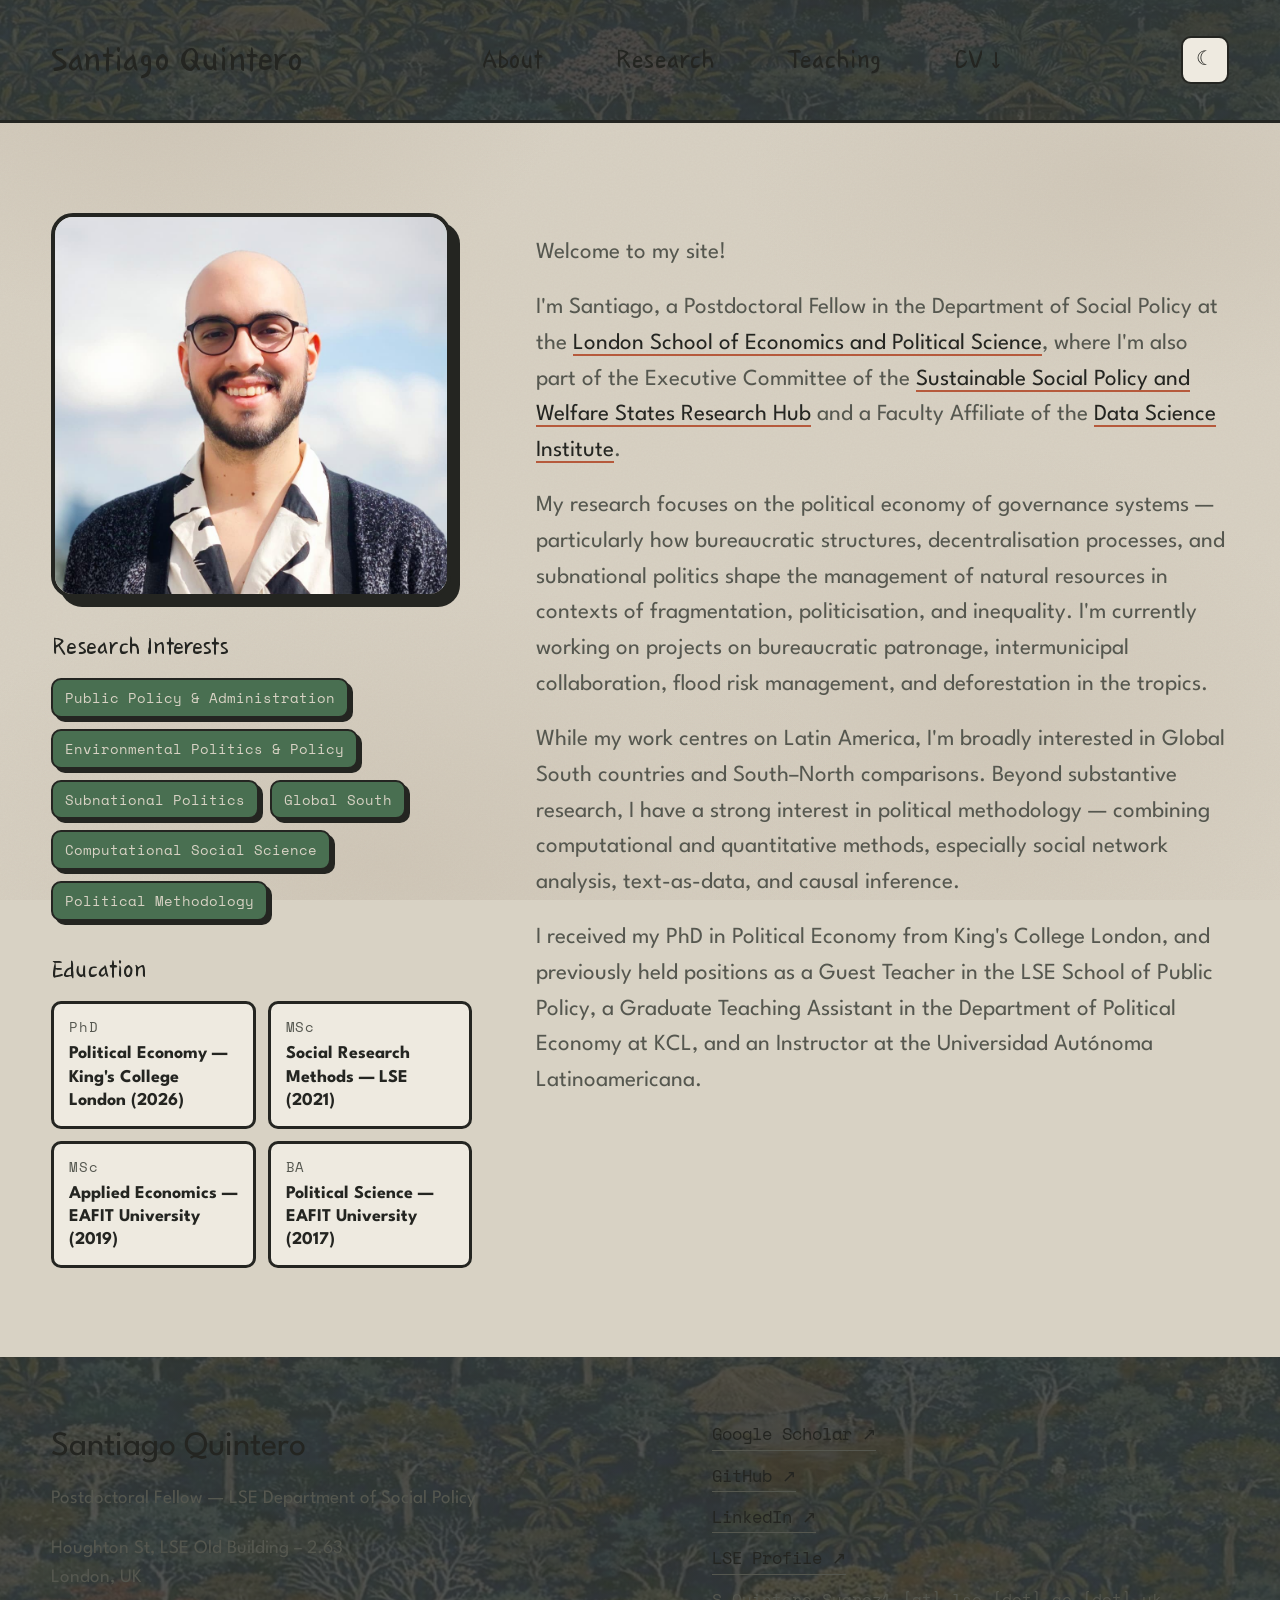
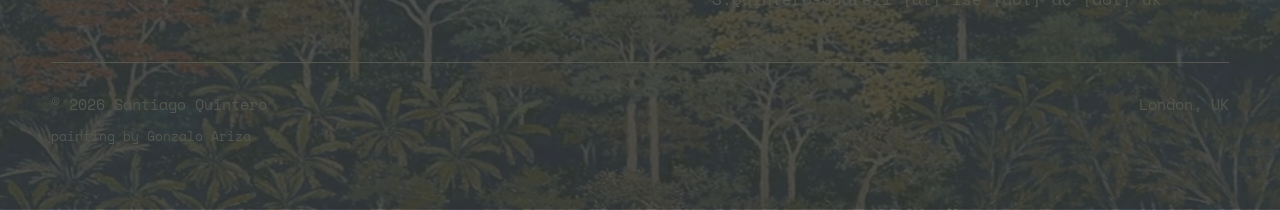
==== commit 26abf7a6: "Capitalize titles, nav tabs, and headers site-wide Nav links, page/section headers, filter chips, ta" ====
--- a/index.html
+++ b/index.html
@@ -43,13 +43,13 @@
 <header class="site-header">
   <div class="wrap">
     <a class="brand" href="index.html">
-      <span class="brand__name">santiago quintero</span>
+      <span class="brand__name">Santiago Quintero</span>
     </a>
     <nav class="nav-desktop" aria-label="Primary">
-      <a href="index.html">about</a>
-      <a href="research.html">research</a>
-      <a href="teaching.html">teaching</a>
-      <a href="files/cv.pdf" target="_blank" rel="noopener">cv ↓</a>
+      <a href="index.html">About</a>
+      <a href="research.html">Research</a>
+      <a href="teaching.html">Teaching</a>
+      <a href="files/cv.pdf" target="_blank" rel="noopener">CV ↓</a>
     </nav>
     <div class="nav-actions">
       <button class="theme-toggle" data-theme-toggle type="button" aria-label="Toggle dark mode">☾</button>
@@ -60,10 +60,10 @@
   </div>
   <nav class="nav-mobile" id="mobile-nav" data-nav-mobile aria-label="Mobile">
     <ul>
-      <li><a href="index.html">about</a></li>
-      <li><a href="research.html">research</a></li>
-      <li><a href="teaching.html">teaching</a></li>
-      <li><a href="files/cv.pdf" target="_blank" rel="noopener">cv (pdf)</a></li>
+      <li><a href="index.html">About</a></li>
+      <li><a href="research.html">Research</a></li>
+      <li><a href="teaching.html">Teaching</a></li>
+      <li><a href="files/cv.pdf" target="_blank" rel="noopener">CV (PDF)</a></li>
     </ul>
   </nav>
 </header>
@@ -78,7 +78,7 @@
         </div>
 
         <div class="interests">
-          <h2 class="interests__title index-title">research interests</h2>
+          <h2 class="interests__title index-title">Research Interests</h2>
           <div class="link-row">
             <span class="link-box link-box--sage">Public Policy &amp; Administration</span>
             <span class="link-box link-box--sage">Environmental Politics &amp; Policy</span>
@@ -90,7 +90,7 @@
         </div>
 
         <div class="education">
-          <h2 class="interests__title index-title">education</h2>
+          <h2 class="interests__title index-title">Education</h2>
           <dl class="edu-grid edu-grid--compact">
             <div class="fact">
               <dt>PhD</dt>
@@ -133,10 +133,10 @@
         <p class="footer-addr">Houghton St, LSE Old Building – 2.63<br>London, UK</p>
       </div>
       <div class="footer-links">
-        <a href="https://scholar.google.com/citations?user=ezoCQiQAAAAJ" target="_blank" rel="noopener">google scholar ↗</a>
-        <a href="https://github.com/squinterosuarez" target="_blank" rel="noopener">github ↗</a>
-        <a href="https://www.linkedin.com/in/s-quintero/" target="_blank" rel="noopener">linkedin ↗</a>
-        <a href="https://www.lse.ac.uk/people/santiago-quintero" target="_blank" rel="noopener">lse profile ↗</a>
+        <a href="https://scholar.google.com/citations?user=ezoCQiQAAAAJ" target="_blank" rel="noopener">Google Scholar ↗</a>
+        <a href="https://github.com/squinterosuarez" target="_blank" rel="noopener">GitHub ↗</a>
+        <a href="https://www.linkedin.com/in/s-quintero/" target="_blank" rel="noopener">LinkedIn ↗</a>
+        <a href="https://www.lse.ac.uk/people/santiago-quintero" target="_blank" rel="noopener">LSE Profile ↗</a>
         <p class="footer-email">S.Quintero-Suarez1 [at] lse [dot] ac [dot] uk</p>
       </div>
     </div>
